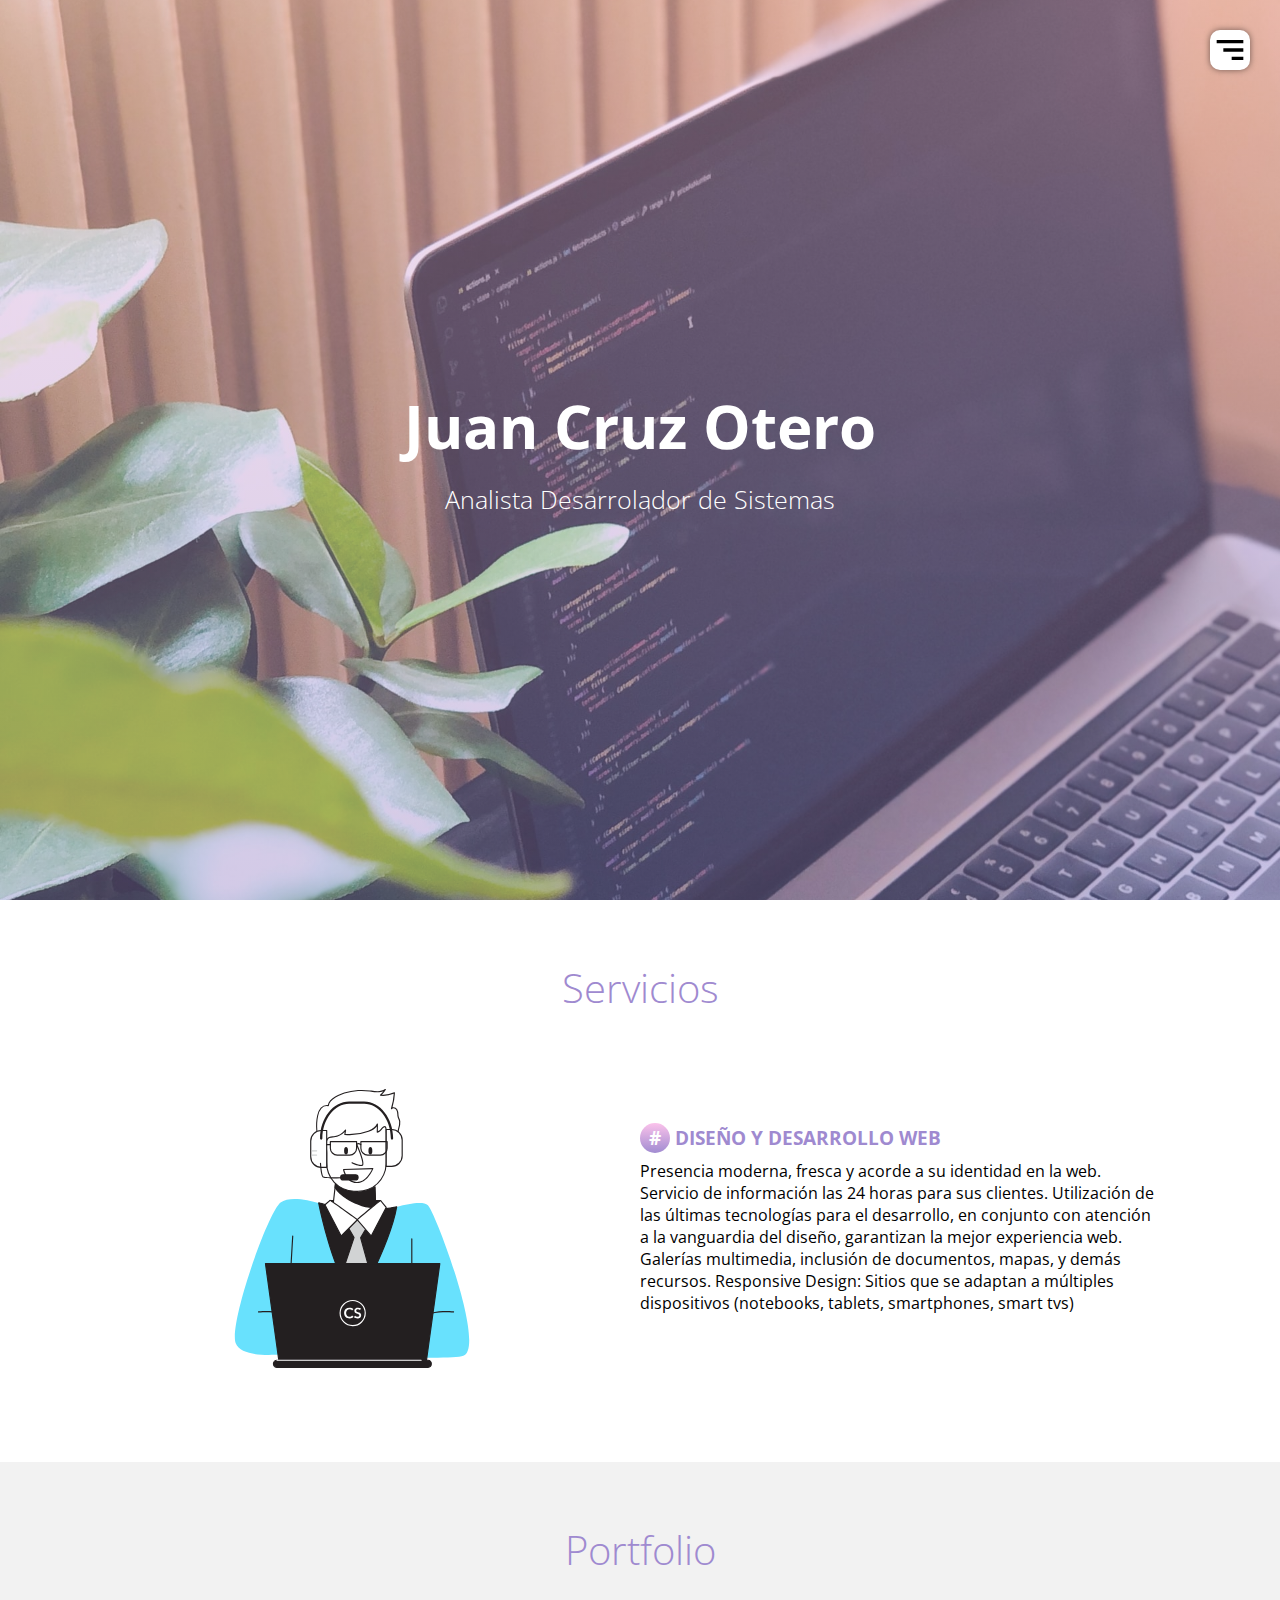
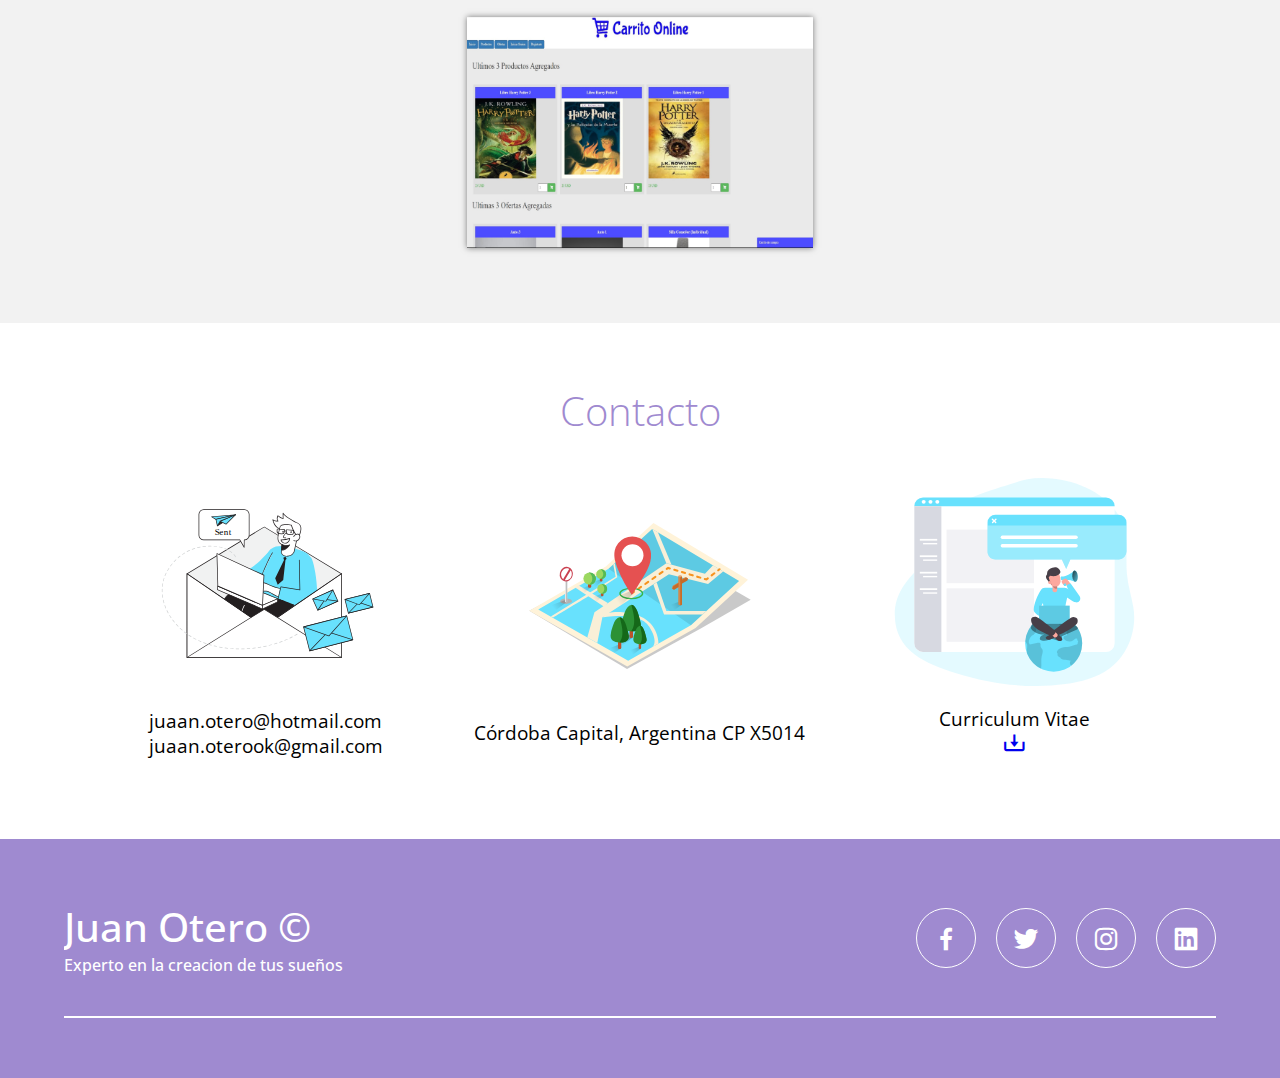
==== index.html @ 7ee3f226 "updatecv" ====
<!DOCTYPE html>
<html lang="en">
  <head>
    <meta charset="UTF-8" />
    <meta http-equiv="X-UA-Compatible" content="IE=edge" />
    <meta name="viewport" content="width=device-width, initial-scale=1.0" />
    <title>Juan Otero Portfolio</title>
    <link rel="stylesheet" href="css/estilos.css" />
    <!-- Favicons -->
    <link href="img/favicon.png" rel="icon">
    <link
      href="https://unpkg.com/boxicons@2.0.7/css/boxicons.min.css"
      rel="stylesheet"
    />
    <link rel="preconnect" href="https://fonts.gstatic.com" />
    <link
      href="https://fonts.googleapis.com/css2?family=Open+Sans:wght@300;400;700&display=swap"
      rel="stylesheet"
    />
  </head>
  <body>
    <header class="header" id="inicio">
      <img src="img/hamburguesa.svg" alt="Menu" class="hamburguer" />
      <nav class="menu-navegacion">
        <a href="#inicio">Inicio</a>
        <a href="#servicio">Servicio</a>
        <a href="#portafolio">Portafolio</a>
        <a href="#expertos">Contacto</a>
        <a href="#contacto">Redes Sociales</a>
      </nav>
      <div class="contenedor head">
        <h1 class="titulo">Juan Cruz Otero</h1>
        <p class="copy">Analista Desarrolador de Sistemas</p>
      </div>
    </header>
    <main>
      <section class="contenedor" id="servicio">
        <h2 class="subtitulo">Servicios</h2>
        <div class="contenedor-servicio">
          <img src="img/service.svg" alt="Servicios" />
          <div class="checklist-servicio">
            <div class="service">
              <h3 class="n-service">
                <span class="number">#</span>DISEÑO Y DESARROLLO WEB
              </h3>
              <p>
                Presencia moderna, fresca y acorde a su identidad en la web.
                Servicio de información las 24 horas para sus clientes.
                Utilización de las últimas tecnologías para el desarrollo, en
                conjunto con atención a la vanguardia del diseño, garantizan la
                mejor experiencia web. Galerías multimedia, inclusión de
                documentos, mapas, y demás recursos. Responsive Design: Sitios
                que se adaptan a múltiples dispositivos (notebooks, tablets,
                smartphones, smart tvs)
              </p>
            </div>
          </div>
        </div>
      </section>
      <section class="gallery" id="portafolio">
        <div class="contenedor">
          <a href="pages/portfolio.html" class="a"><h2 class="subtitulo">Portfolio</h2></a>
          <div class="contenedor-galeria">
            <img src="img/Carrito web.jpg" alt="Carrito de Compras Online" class="img-galeria" />
          </div>
        </div>
      </section>
      <section class="imagen-light">
        <img src="img/close.svg" alt="Boton Close" class="close" />
        <img src="" alt="Clase agregar-imagen" class="agregar-imagen" />
      </section>
      <section class="contenedor" id="expertos">
        <h2 class="subtitulo">Contacto</h2>
        <section class="experts">
          <div class="cont-expert">
            <img src="img/email.svg" alt="juaan.otero@hotmail.com juaan.oterook@gmail.com" />
            <h3 class="n-expert">juaan.otero@hotmail.com juaan.oterook@gmail.com</h3>
          </div>
          <div class="cont-expert">
            <img src="img/map.svg" alt="Córdoba Capital, Argentina CP X5014" />
            <h3 class="n-expert">Córdoba Capital, Argentina CP X5014</h3>
          </div>
          <div class="cont-expert">
            <img src="img/cv.svg" alt="Curriculm Vitae"/>
            <h3 class="n-expert">Curriculum Vitae</h3>
            <a href="https://drive.google.com/file/d/1JxY6YiSX0QtQxiMhwe61AOu99RT0XOPF/view?usp=sharing" target="_blank">
                <i class='bx bx-download'></i>
            </a>
            
        </div>
        </section>
      </section>
    </main>
    <footer id="contacto">
      <div class="contenedor footer-content">
        <div class="contact-us">
          <h2 class="brand">Juan Otero ©</h2>
          <p>Experto en la creacion de tus sueños</p>
        </div>
        <div class="social-media">
          <a href="https://www.facebook.com/JuaanC.Otero/" class="social-media-icon" target="_blank">
            <i class="bx bxl-facebook"></i>
          </a>
          <a href="https://twitter.com/JuaancOtero" class="social-media-icon" target="_blank">
            <i class="bx bxl-twitter"></i>
          </a>
          <a href="https://www.instagram.com/otero.juanc/" class="social-media-icon" target="_blank">
            <i class="bx bxl-instagram"></i>
          </a>
          <a href="https://www.linkedin.com/in/juan-cruz-otero-91b520192/" class="social-media-icon" target="_blank">
            <i class='bx bxl-linkedin-square'></i>  
          </a>
        </div>
      </div>
      <div class="line"></div>
    </footer>
    <script src="js/menu.js"></script>
    <script src="js/lightbox.js"></script>
  </body>
</html>
---- css/estilos.css ----
*{
    margin: 0;
    padding: 0;
    box-sizing: border-box;
}
:root{
    scroll-behavior: smooth;
}
body{
    font-family: 'Open Sans', sans-serif;
}
.contenedor{
    width: 90%;
    max-width: 1200px;
    overflow: hidden;
    margin: auto;
    padding: 60px 0;
}
.contenedor a:link{
   text-decoration: none;
}
.header{
    height: 100vh;
    background-image: linear-gradient(to top, rgba(161, 140, 209, 0.4) 0%, rgba(251, 194, 235, 0.4) 100%), url(../img/fondo2.jpg);
    background-repeat: no-repeat;
    background-size: cover;
    background-attachment: fixed;
    background-position: center;
}
.head{
    text-align: center;
    padding: 0;
    height: 100%;
    display: flex;
    justify-content: center;
    align-items: center;
    flex-direction: column;
    color: #fff;
}
.hamburguer{
    position: fixed;
    top: 30px;
    right: 30px;
    background: #fff;
    width: 40px;
    height: 40px;
    cursor: pointer;
    border-radius: 10px;
    box-shadow: 0 0 6px rgba(0, 0, 0, .5);
}
.menu-navegacion{
    position: fixed;
    top: 0;
    right: 0;
    width: 30vw;
    height: 100%;
    background-image: linear-gradient(135deg, #667eea 0%, #764ba2 100%);
    display: flex;
    flex-direction: column;
    justify-content: space-evenly;
    align-items: center;
    transition: transform .3s ease-in-out;
    transform: translate(110%);
    box-shadow: 0 0 6px rgba(0, 0, 0, .5);
}
.spread{
    transform: translate(0);
}
.menu-navegacion a{
    color: #fff;
    text-decoration: none;
}
.titulo{
    font-size: 60px;
    margin-bottom: 15px;
    color: white;
}
.copy{
    font-weight: 300;
    font-size: 25px;
    color:white;
}

/* Nuestro Servicio */

.subtitulo{
    text-align: center;
    font-weight: 300;
    color: #9f8ad0;
    margin-bottom: 40px;
    font-size: 40px;
}
.contenedor-servicio{
    display: flex;
    justify-content: space-evenly;
    align-items: center;
    flex-wrap: wrap;

}
.contenedor-servicio img{
    width: 40%;
}
.checklist-servicio{
    width: 45%;
}
.service{
    margin-bottom: 20px;
}
.n-service{
    margin-bottom: 7px;
    color: #9f8ad0;
}
.number{
    display: inline-block;
    background-image: linear-gradient(to top, #a18cd1 0%, #fbc2eb 100%);
    width: 30px;
    height: 30px;
    color: #fff;
    text-align: center;
    border-radius: 50%;
    font-weight: 700;
    line-height: 30px;
    margin-right: 5px;
}
.gallery{
    background: #f2f2f2;
}
.contenedor-galeria{
    display: flex;
    justify-content: space-evenly;
    flex-wrap: wrap;
}

.img-galeria{
    object-fit: cover;
    width: 30%;
    display: block;
    margin-bottom: 15px;
    box-shadow: 0 0 6px rgba(0, 0, 0, .5);
    cursor: pointer;
}

.imagen-light{
    position: fixed;
    background: rgba(0, 0, 0, .6);
    width: 100%;
    height: 100%;
    top: 0;
    left: 0;
    display: flex;
    justify-content: center;
    align-items: center;
    transform: translate(100%);
    transition: transform .2s ease-in-out;
}
.show{
    transform: translate(0);
}
.agregar-imagen{
    object-fit: cover;
    width: 60%;
    border-radius: 10px;
    transform: scale(0);
    transition: transform .3s .2s;
}
.showImage{
    transform: scale(1);
}
.close{
    position: absolute;
    top: 15px;
    right: 15px;
    width: 40px;
    cursor: pointer;
}
.experts{
    display: flex;
    justify-content: space-evenly;
    align-items: center;
    flex-wrap: wrap;
}
.cont-expert{
    width: 30%;
    text-align: center;
    margin-bottom: 20px;
}
.cont-expert img{
    width: 80%;
    display: block;
    margin: 0 auto;
}
.n-expert{
    display: inline-block;
    margin-top: 20px;
    width: 100%;
    font-weight: 400;
}

/* Footer */

footer{
    background: #9f8ad0;
    padding-bottom: 0.1px;
}
.footer-content{
    display: flex;
    justify-content: space-between;
    align-items: center;
    flex-wrap: wrap;
    padding-top: 60px;
    padding-bottom: 40px;
}
.contact-us{
    width: 40%;
    color: #fff;
}
.brand{
    font-weight: 500;
    font-size: 40px;
}
.brand+p{
    font-weight: 500;
}
.cont-expert i{
    font-size: 25px;
}
.social-media{
    width: 50%;
    display: flex;
    justify-content: flex-end;
}
.social-media-icon{
    display: inline-block;
    margin-left: 20px;
    width: 60px;
    height: 60px;
    border: 1px solid #fff;
    border-radius: 50%;
    text-align: center;
    color: #fff;
}
.social-media-icon:hover{
    background: #fff;
    color: #764ba2;
}
.social-media-icon i{
    font-size: 30px;
    line-height: 60px;
}
.line{
    width: 90%;
    max-width: 1200px;
    margin: 0 auto;
    height: 2px;
    background: #fff;
    margin-bottom: 60px;
}

@media screen and (max-width:800px){
    .menu-navegacion{
        width: 50vw;
    }
    .titulo{
        font-size: 40px;
    }
    .contenedor-servicio img{
        width: 80%;
        margin-bottom: 40px;
    }
    .checklist-servicio{
        width: 80%;
    }
    .service{
        margin-bottom: 30px;
    }
    .agregar-imagen{
        width: 80%;
    }
    .img-galeria{
        width: 45%;
    }
    .cont-expert{
        width: 80%;
    }
    .footer-content{
        justify-content: center;
    }
    .social-media{
        width: 80%;
        justify-content: space-evenly;
    }
    .social-media-icon{
        margin-left: 0;
    }
    .social-media i{
        margin-left: 0;
    }
    .contact-us{
        text-align: center;
        width: 80%;
        margin-bottom: 40px;
    }
}
@media screen and (max-width:500px){
    .menu-navegacion{
        width: 65vw;
    }
    .hamburguer{
        top: 20px;
        right: 20px;
    }
    .titulo{
        font-size: 30px;
    }
    .subtitulo{
        font-size: 30px;
    }
    .agregar-imagen{
        width: 95%;
    }
    .img-galeria{
        width: 95%;
    }
    .social-media{
        width: 100%;
    }
    .contact-us{
        width: 90%;
    }
}
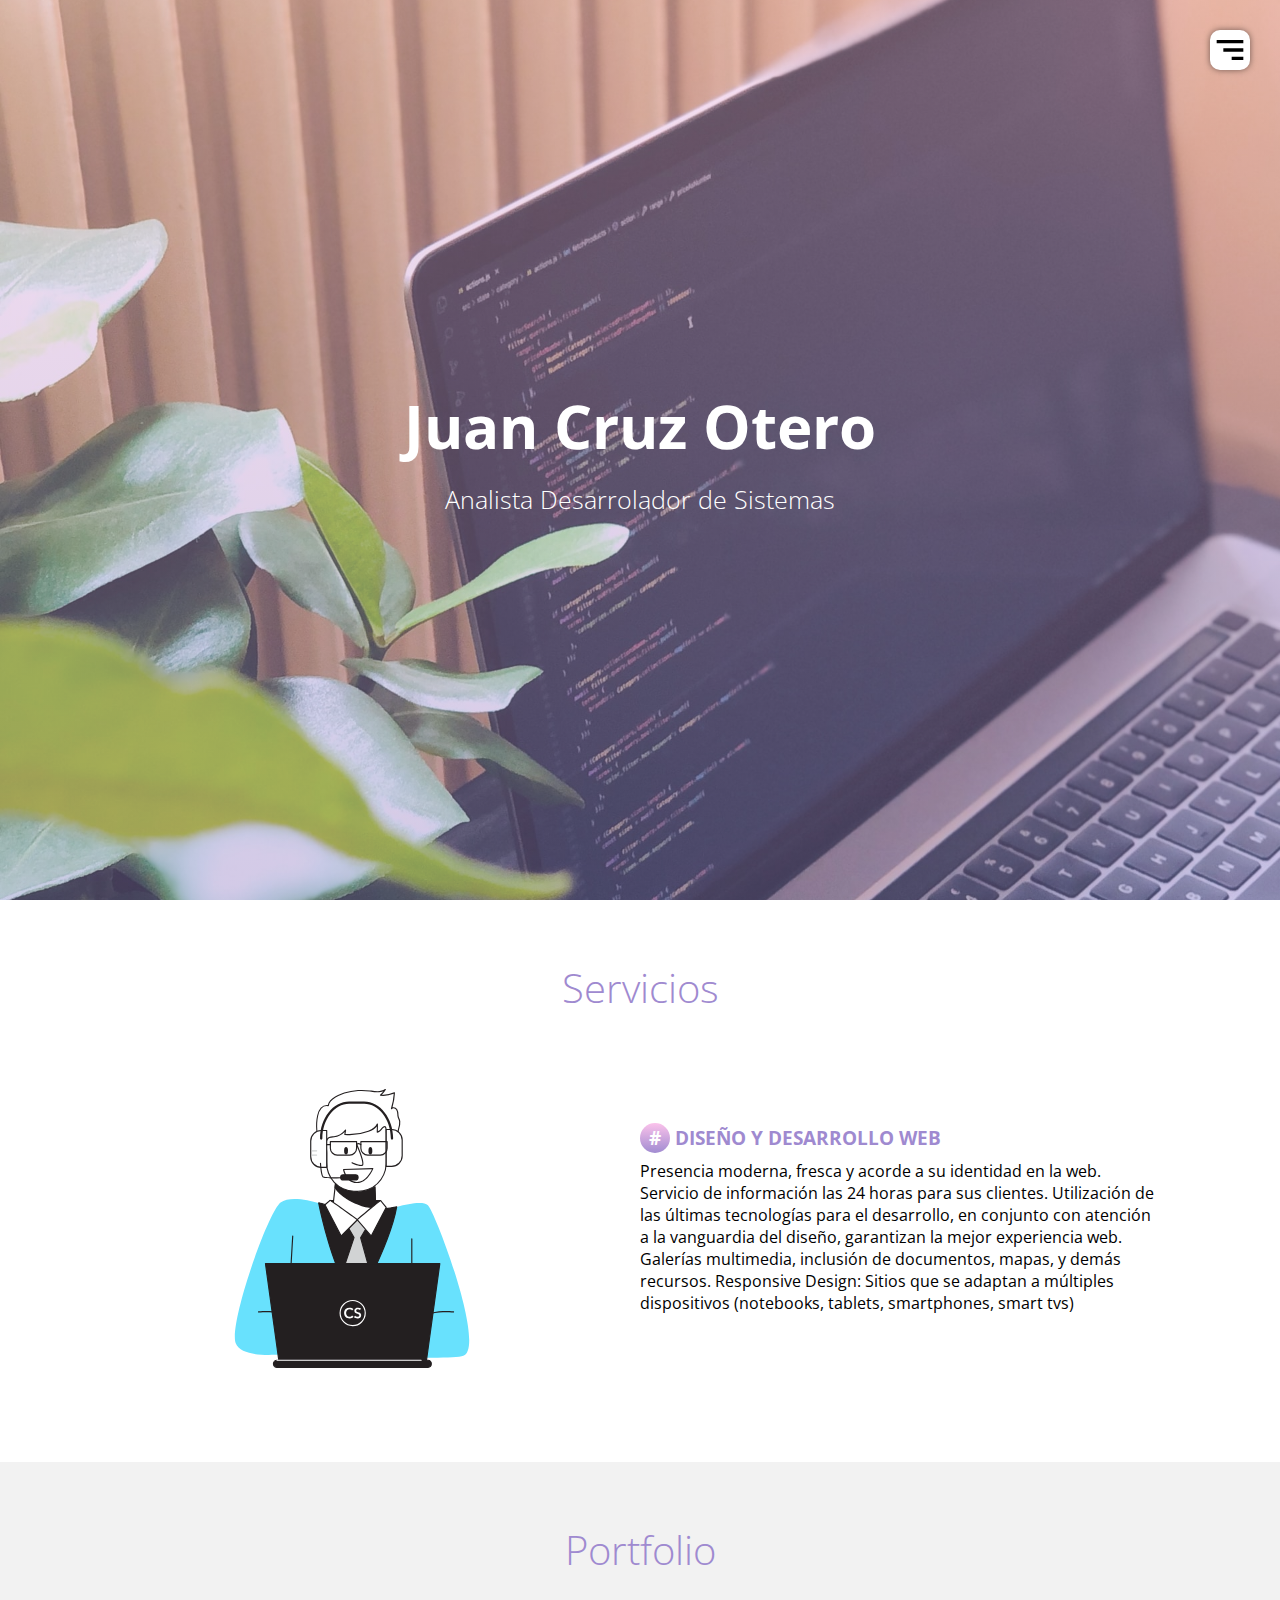
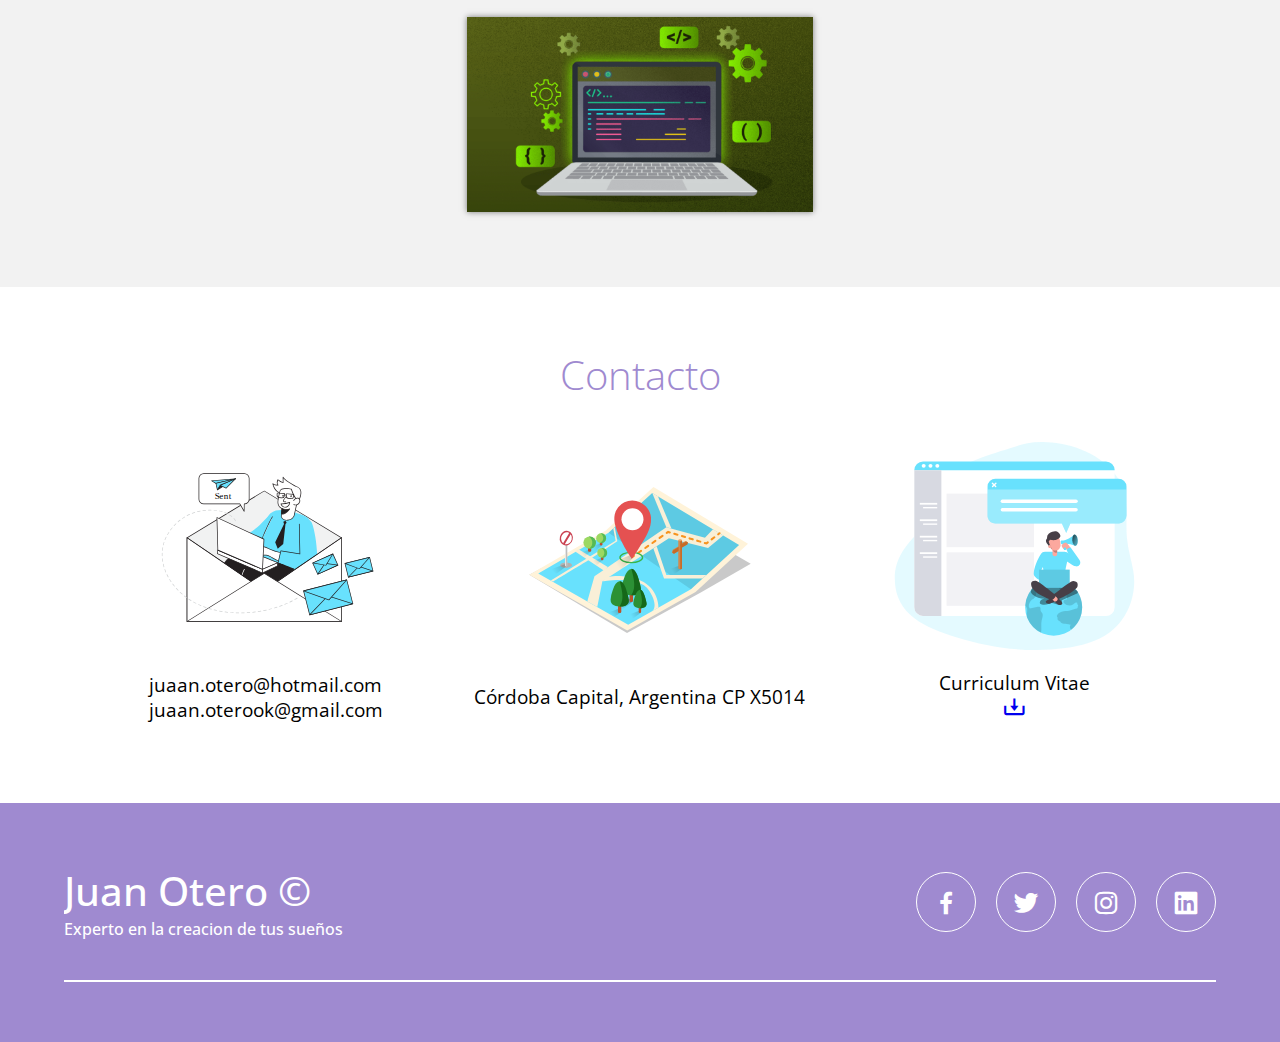
==== commit edccf5c6: "update fixed" ====
--- a/index.html
+++ b/index.html
@@ -61,7 +61,7 @@
         <div class="contenedor">
           <a href="pages/portfolio.html" class="a"><h2 class="subtitulo">Portfolio</h2></a>
           <div class="contenedor-galeria">
-            <img src="img/Carrito web.jpg" alt="Carrito de Compras Online" class="img-galeria" />
+            <img src="img/programacion.png" alt="Carrito de Compras Online" class="img-galeria" />
           </div>
         </div>
       </section>
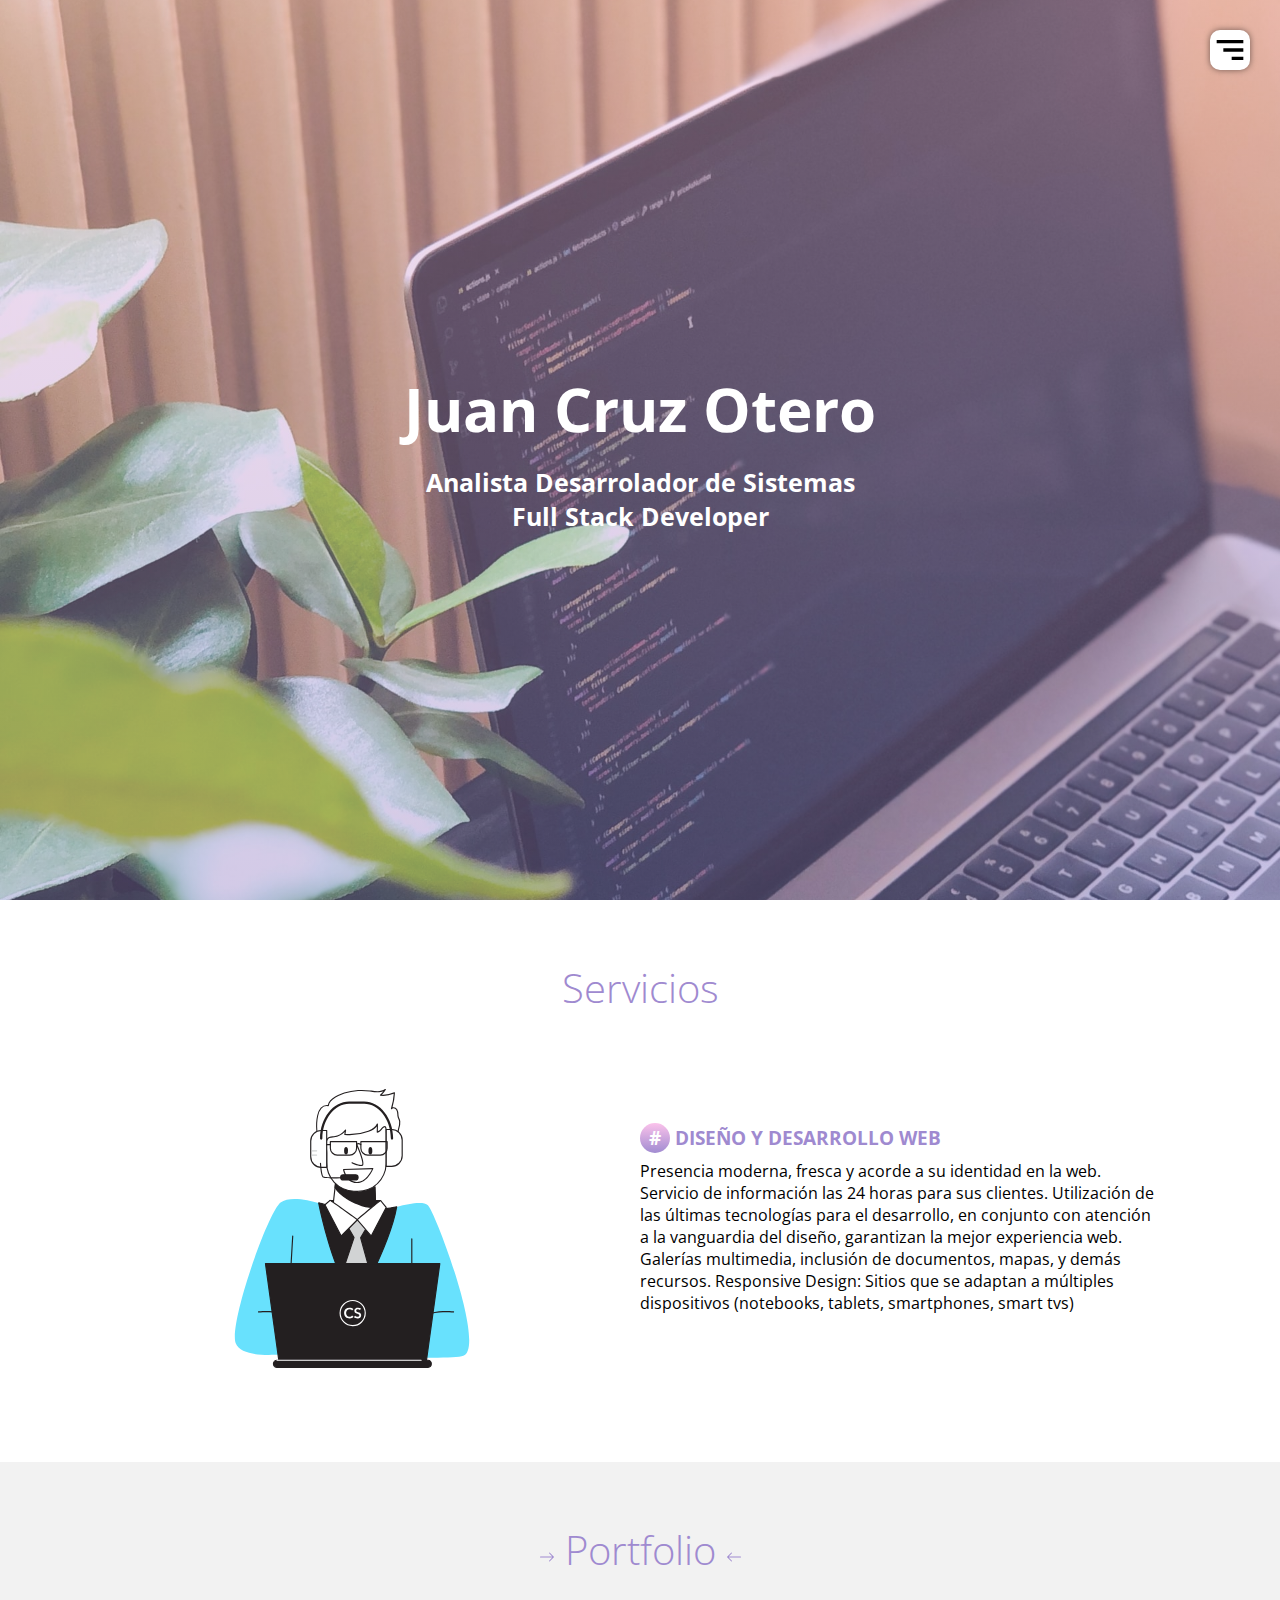
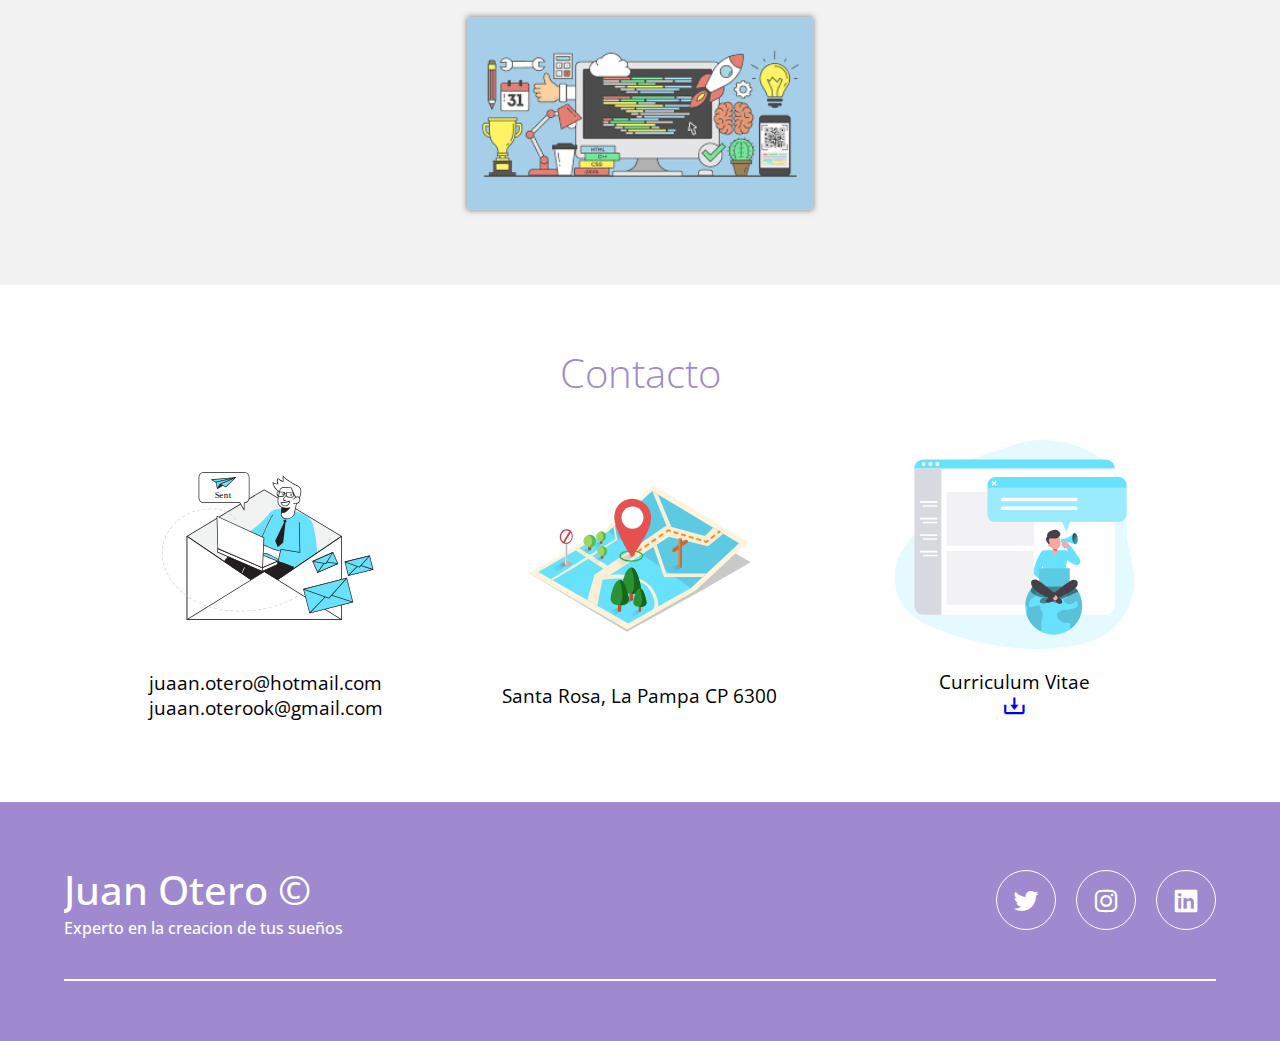
==== commit 038fbeb2: "Update 16-11-2021" ====
--- a/index.html
+++ b/index.html
@@ -7,7 +7,7 @@
     <title>Juan Otero Portfolio</title>
     <link rel="stylesheet" href="css/estilos.css" />
     <!-- Favicons -->
-    <link href="img/favicon.png" rel="icon">
+    <link href="img/favicon.png" rel="icon" />
     <link
       href="https://unpkg.com/boxicons@2.0.7/css/boxicons.min.css"
       rel="stylesheet"
@@ -31,6 +31,7 @@
       <div class="contenedor head">
         <h1 class="titulo">Juan Cruz Otero</h1>
         <p class="copy">Analista Desarrolador de Sistemas</p>
+        <p class="copy">Full Stack Developer</p>
       </div>
     </header>
     <main>
@@ -59,9 +60,41 @@
       </section>
       <section class="gallery" id="portafolio">
         <div class="contenedor">
-          <a href="pages/portfolio.html" class="a"><h2 class="subtitulo">Portfolio</h2></a>
+          <a href="pages/portfolio.html" class="a"
+            ><h2 class="subtitulo">
+              <svg
+                xmlns="http://www.w3.org/2000/svg"
+                width="16"
+                height="16"
+                fill="currentColor"
+                class="bi bi-arrow-right"
+                viewBox="0 0 16 16"
+              >
+                <path
+                  fill-rule="evenodd"
+                  d="M1 8a.5.5 0 0 1 .5-.5h11.793l-3.147-3.146a.5.5 0 0 1 .708-.708l4 4a.5.5 0 0 1 0 .708l-4 4a.5.5 0 0 1-.708-.708L13.293 8.5H1.5A.5.5 0 0 1 1 8z"
+                /></svg
+              >&nbsp;Portfolio
+              <svg
+                xmlns="http://www.w3.org/2000/svg"
+                width="16"
+                height="16"
+                fill="currentColor"
+                class="bi bi-arrow-left"
+                viewBox="0 0 16 16"
+              >
+                <path
+                  fill-rule="evenodd"
+                  d="M15 8a.5.5 0 0 0-.5-.5H2.707l3.147-3.146a.5.5 0 1 0-.708-.708l-4 4a.5.5 0 0 0 0 .708l4 4a.5.5 0 0 0 .708-.708L2.707 8.5H14.5A.5.5 0 0 0 15 8z"
+                />
+              </svg></h2
+          ></a>
           <div class="contenedor-galeria">
-            <img src="img/programacion.png" alt="Carrito de Compras Online" class="img-galeria" />
+            <img
+              src="img/programacion.png"
+              alt="Carrito de Compras Online"
+              class="img-galeria"
+            />
           </div>
         </div>
       </section>
@@ -73,21 +106,28 @@
         <h2 class="subtitulo">Contacto</h2>
         <section class="experts">
           <div class="cont-expert">
-            <img src="img/email.svg" alt="juaan.otero@hotmail.com juaan.oterook@gmail.com" />
-            <h3 class="n-expert">juaan.otero@hotmail.com juaan.oterook@gmail.com</h3>
+            <img
+              src="img/email.svg"
+              alt="juaan.otero@hotmail.com juaan.oterook@gmail.com"
+            />
+            <h3 class="n-expert">
+              juaan.otero@hotmail.com juaan.oterook@gmail.com
+            </h3>
           </div>
           <div class="cont-expert">
             <img src="img/map.svg" alt="Córdoba Capital, Argentina CP X5014" />
-            <h3 class="n-expert">Córdoba Capital, Argentina CP X5014</h3>
+            <h3 class="n-expert">Santa Rosa, La Pampa CP 6300</h3>
           </div>
           <div class="cont-expert">
-            <img src="img/cv.svg" alt="Curriculm Vitae"/>
+            <img src="img/cv.svg" alt="Curriculm Vitae" />
             <h3 class="n-expert">Curriculum Vitae</h3>
-            <a href="https://drive.google.com/file/d/1JxY6YiSX0QtQxiMhwe61AOu99RT0XOPF/view?usp=sharing" target="_blank">
-                <i class='bx bx-download'></i>
+            <a
+              href="https://drive.google.com/file/d/1wLlHGsjRZnraIrjcCyrfmv0eCEerIV5l/view?usp=sharing"
+              target="_blank"
+            >
+              <i class="bx bx-download"></i>
             </a>
-            
-        </div>
+          </div>
         </section>
       </section>
     </main>
@@ -98,17 +138,26 @@
           <p>Experto en la creacion de tus sueños</p>
         </div>
         <div class="social-media">
-          <a href="https://www.facebook.com/JuaanC.Otero/" class="social-media-icon" target="_blank">
-            <i class="bx bxl-facebook"></i>
-          </a>
-          <a href="https://twitter.com/JuaancOtero" class="social-media-icon" target="_blank">
+          <a
+            href="https://twitter.com/JuaancOtero"
+            class="social-media-icon"
+            target="_blank"
+          >
             <i class="bx bxl-twitter"></i>
           </a>
-          <a href="https://www.instagram.com/otero.juanc/" class="social-media-icon" target="_blank">
+          <a
+            href="https://www.instagram.com/otero.juanc/"
+            class="social-media-icon"
+            target="_blank"
+          >
             <i class="bx bxl-instagram"></i>
           </a>
-          <a href="https://www.linkedin.com/in/juan-cruz-otero-91b520192/" class="social-media-icon" target="_blank">
-            <i class='bx bxl-linkedin-square'></i>  
+          <a
+            href="https://www.linkedin.com/in/juan-cruz-otero-91b520192/"
+            class="social-media-icon"
+            target="_blank"
+          >
+            <i class="bx bxl-linkedin-square"></i>
           </a>
         </div>
       </div>
--- a/css/estilos.css
+++ b/css/estilos.css
@@ -76,7 +76,7 @@
     color: white;
 }
 .copy{
-    font-weight: 300;
+    font-weight: bolder;
     font-size: 25px;
     color:white;
 }
